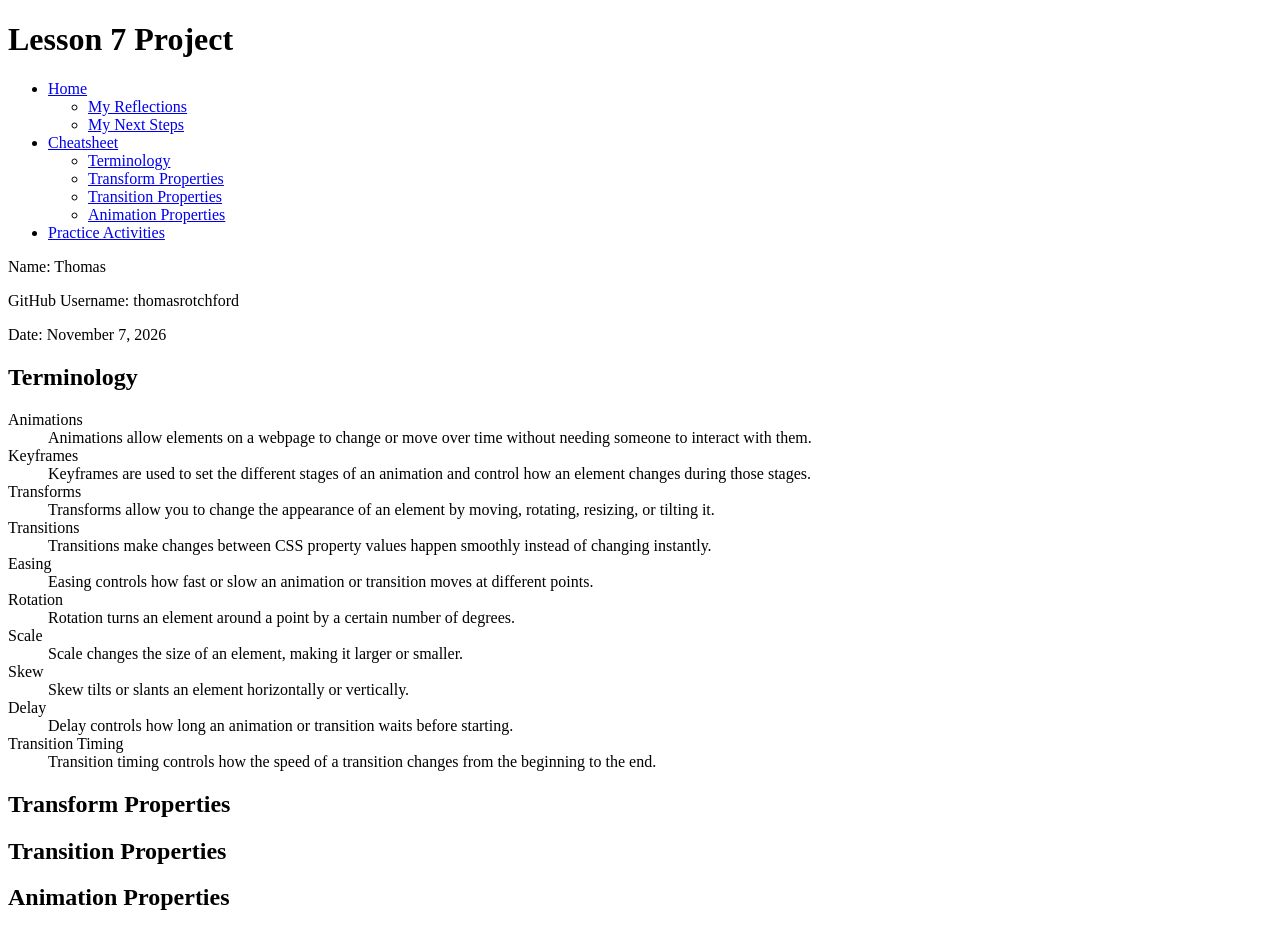
==== transformations-cheatsheet.html @ a95d0c5a "transformations sheatsheet" ====
<!DOCTYPE html>
<html lang="en">
<head>
  <meta charset="UTF-8">
  <meta name="author" content="Thomas Rotchford">
  <meta name="description" content="Lesson 7 reflection">
  <meta name="keywords" content="Lesson 7, cheatsheet, HTML">

    <title>Lesson 7 Transformation Cheatsheet</title>
</head>

<body>

    <header>
        <h1>Lesson 7 Project</h1>

        <nav>
            <ul>
                <li>
                    <a href="index.html">Home</a>
                    <ul>
                        <li><a href="index.html#what-i-learned">My Reflections</a></li>
                        <li><a href="index.html#looking-ahead">My Next Steps</a></li>
                    </ul>
                </li>

                <li>
                    <a href="transformation-cheatsheet.html">Cheatsheet</a>
                    <ul>
                        <li><a href="transformation-cheatsheet.html#terminology">Terminology</a></li>
                        <li><a href="transformation-cheatsheet.html#transform-properties">Transform Properties</a></li>
                        <li><a href="transformation-cheatsheet.html#transition-properties">Transition Properties</a></li>
                        <li><a href="transformation-cheatsheet.html#animation-properties">Animation Properties</a></li>
                    </ul>
                </li>

                <li>
                    <a href="https://github.com/thomasrotchford/CIS233DA-lesson7">Practice Activities</a>
                </li>
            </ul>
        </nav>

        <p>Name: Thomas</p>
        <p>GitHub Username: thomasrotchford</p>
        <p>Date: November 7, 2026</p>
    </header>

    <main>

        <section>
            <h2 id="terminology">Terminology</h2>

            <dl>
                <dt>Animations</dt>
                <dd>
                    Animations allow elements on a webpage to
                    change or move over time without needing
                    someone to interact with them.
                </dd>

                <dt>Keyframes</dt>
                <dd>
                    Keyframes are used to set the different
                    stages of an animation and control how
                    an element changes during those stages.
                </dd>

                <dt>Transforms</dt>
                <dd>
                    Transforms allow you to change the
                    appearance of an element by moving,
                    rotating, resizing, or tilting it.
                </dd>

                <dt>Transitions</dt>
                <dd>
                    Transitions make changes between CSS
                    property values happen smoothly instead
                    of changing instantly.
                </dd>

                <dt>Easing</dt>
                <dd>
                    Easing controls how fast or slow an
                    animation or transition moves at
                    different points.
                </dd>

                <dt>Rotation</dt>
                <dd>
                    Rotation turns an element around a
                    point by a certain number of degrees.
                </dd>

                <dt>Scale</dt>
                <dd>
                    Scale changes the size of an element,
                    making it larger or smaller.
                </dd>

                <dt>Skew</dt>
                <dd>
                    Skew tilts or slants an element
                    horizontally or vertically.
                </dd>

                <dt>Delay</dt>
                <dd>
                    Delay controls how long an animation
                    or transition waits before starting.
                </dd>

                <dt>Transition Timing</dt>
                <dd>
                    Transition timing controls how the
                    speed of a transition changes from
                    the beginning to the end.
                </dd>
            </dl>
        </section>

        <section>
            <h2 id="transform-properties">Transform Properties</h2>
        </section>

        <section>
            <h2 id="transition-properties">Transition Properties</h2>
        </section>

        <section>
            <h2 id="animation-properties">Animation Properties</h2>
        </section>

    </main>

</body>
</html>
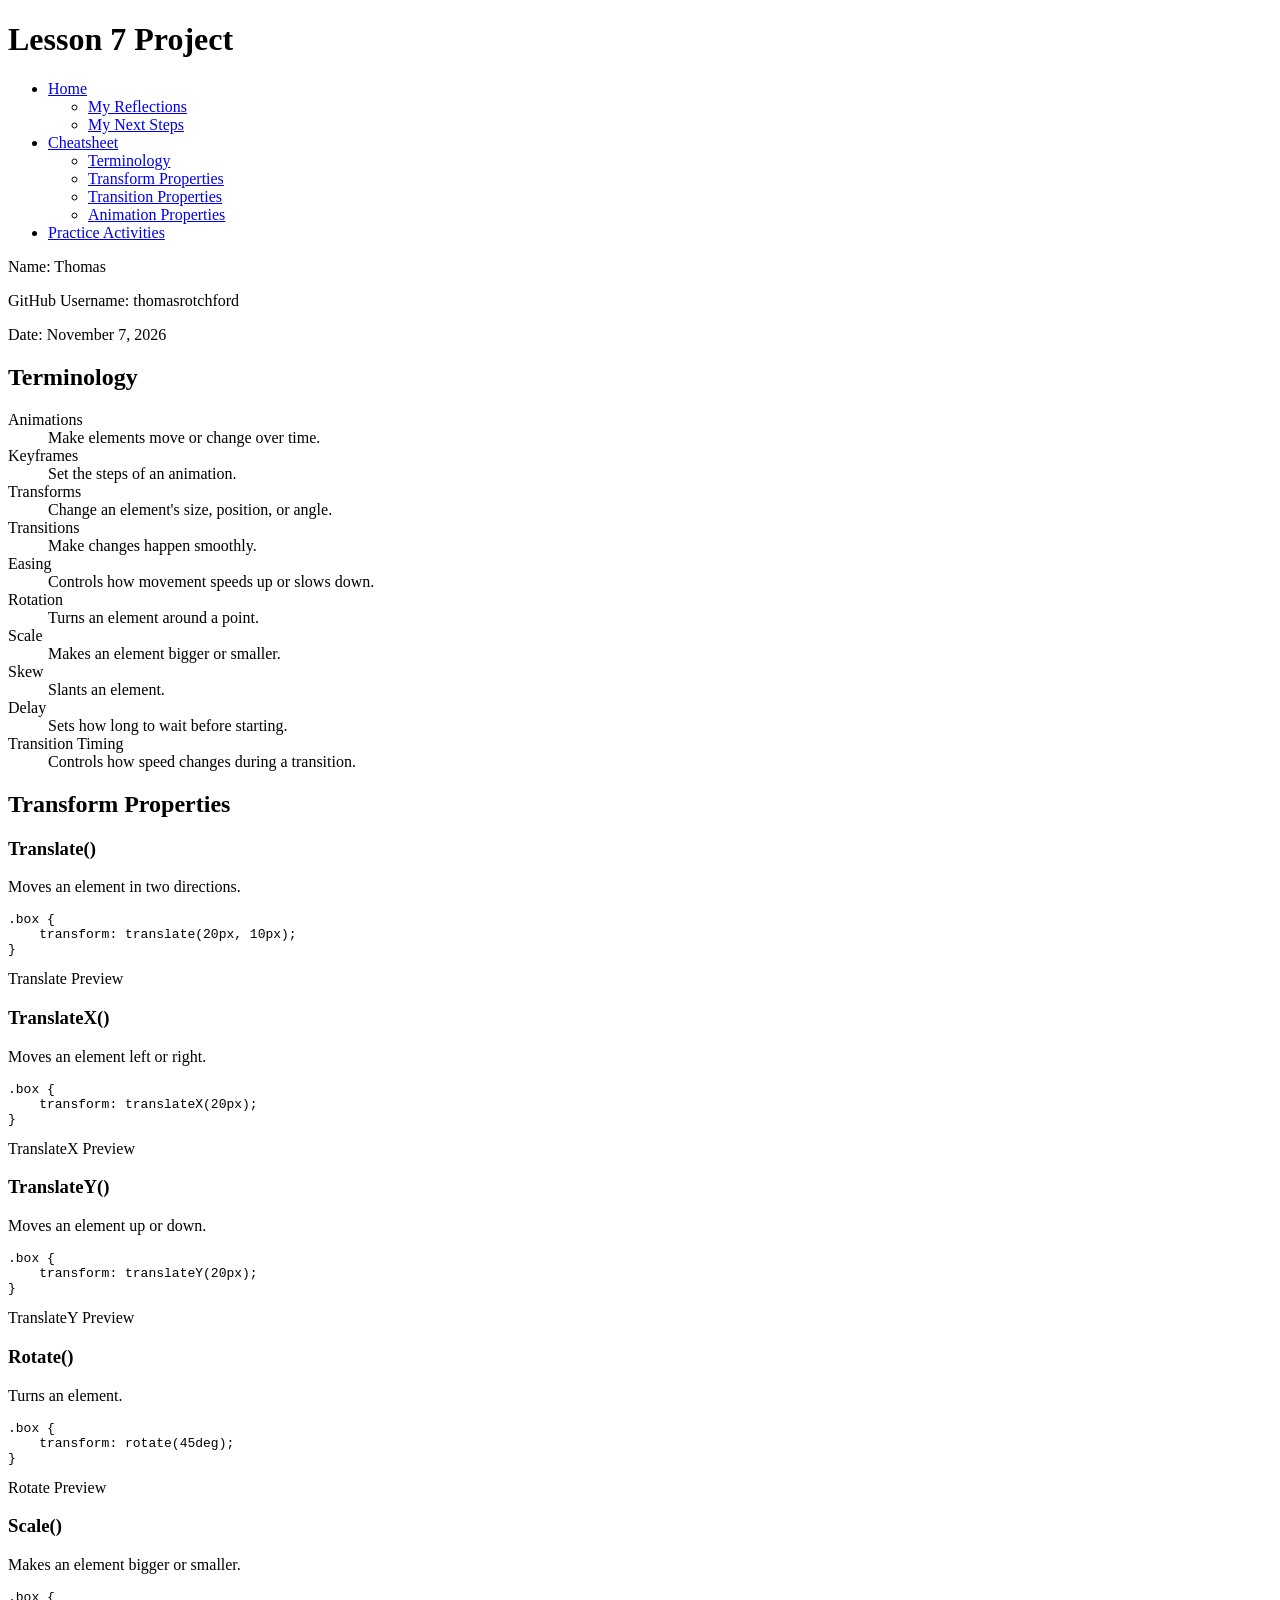
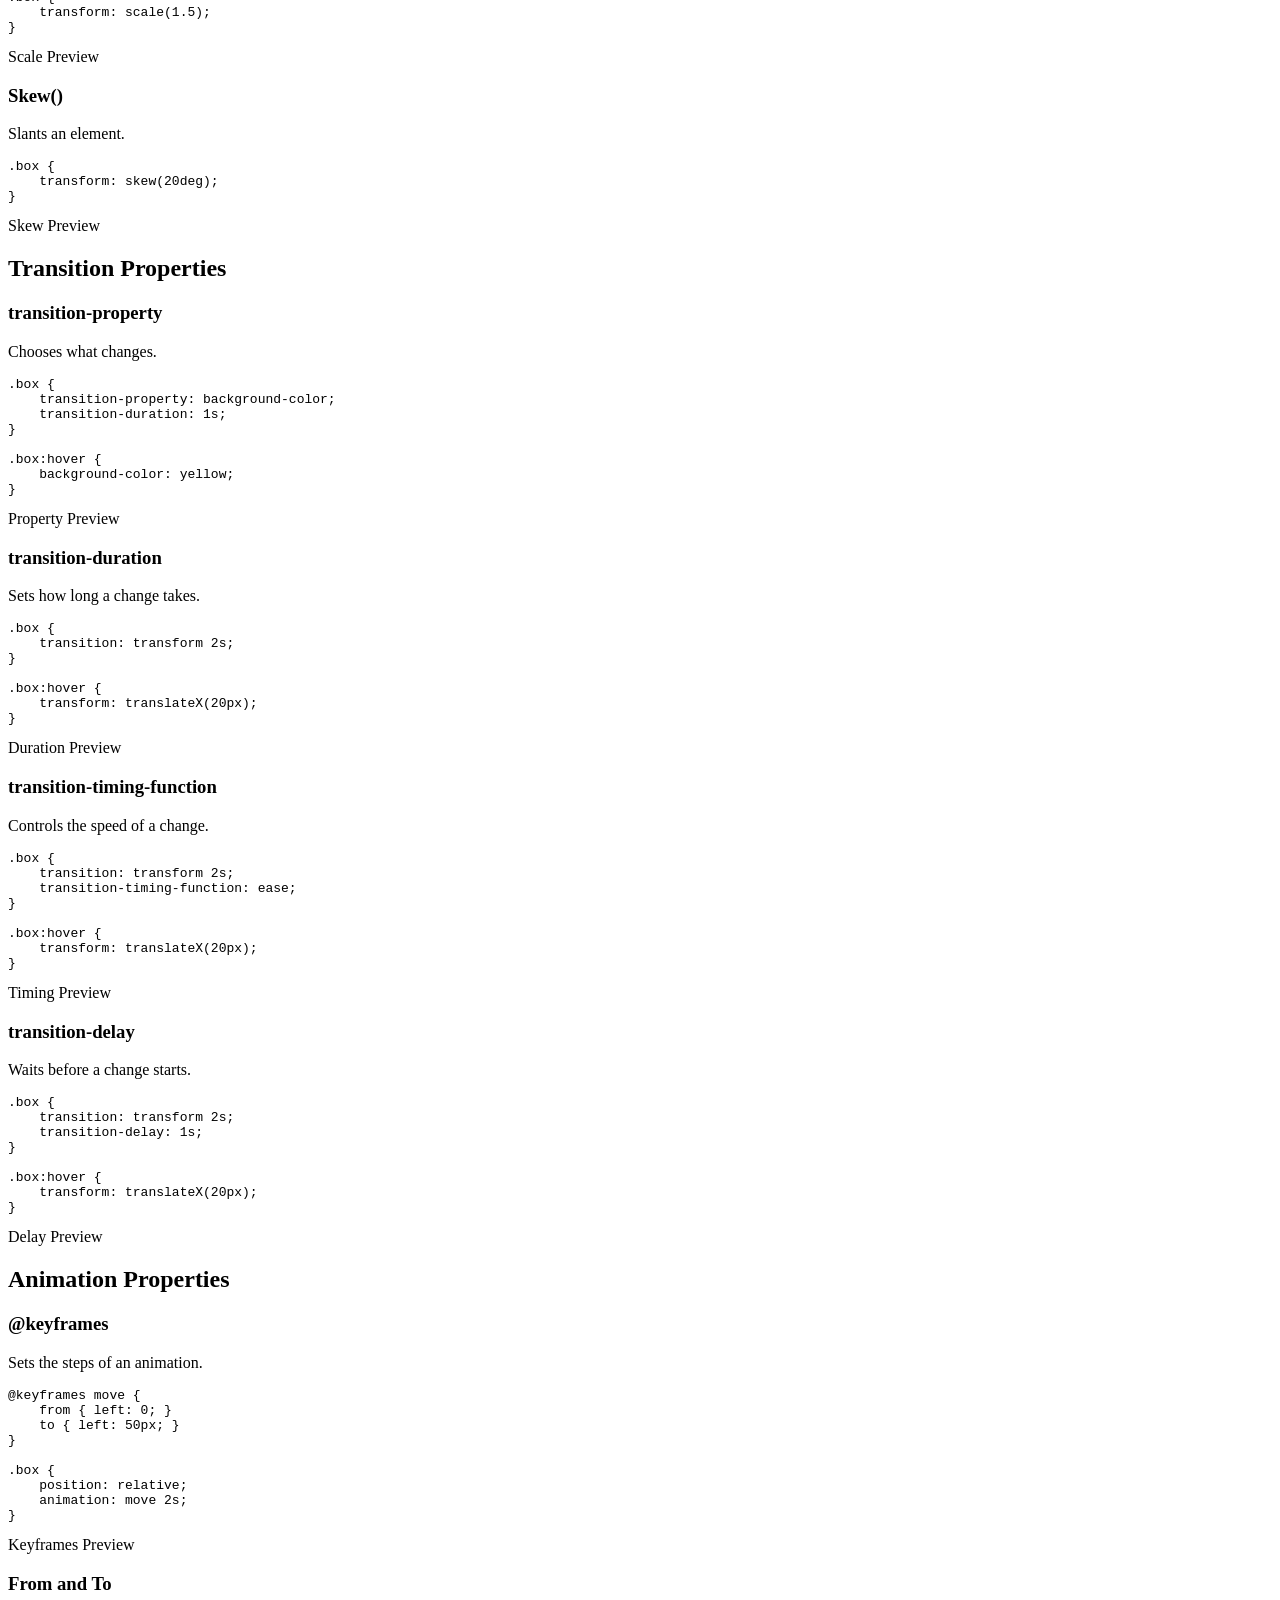
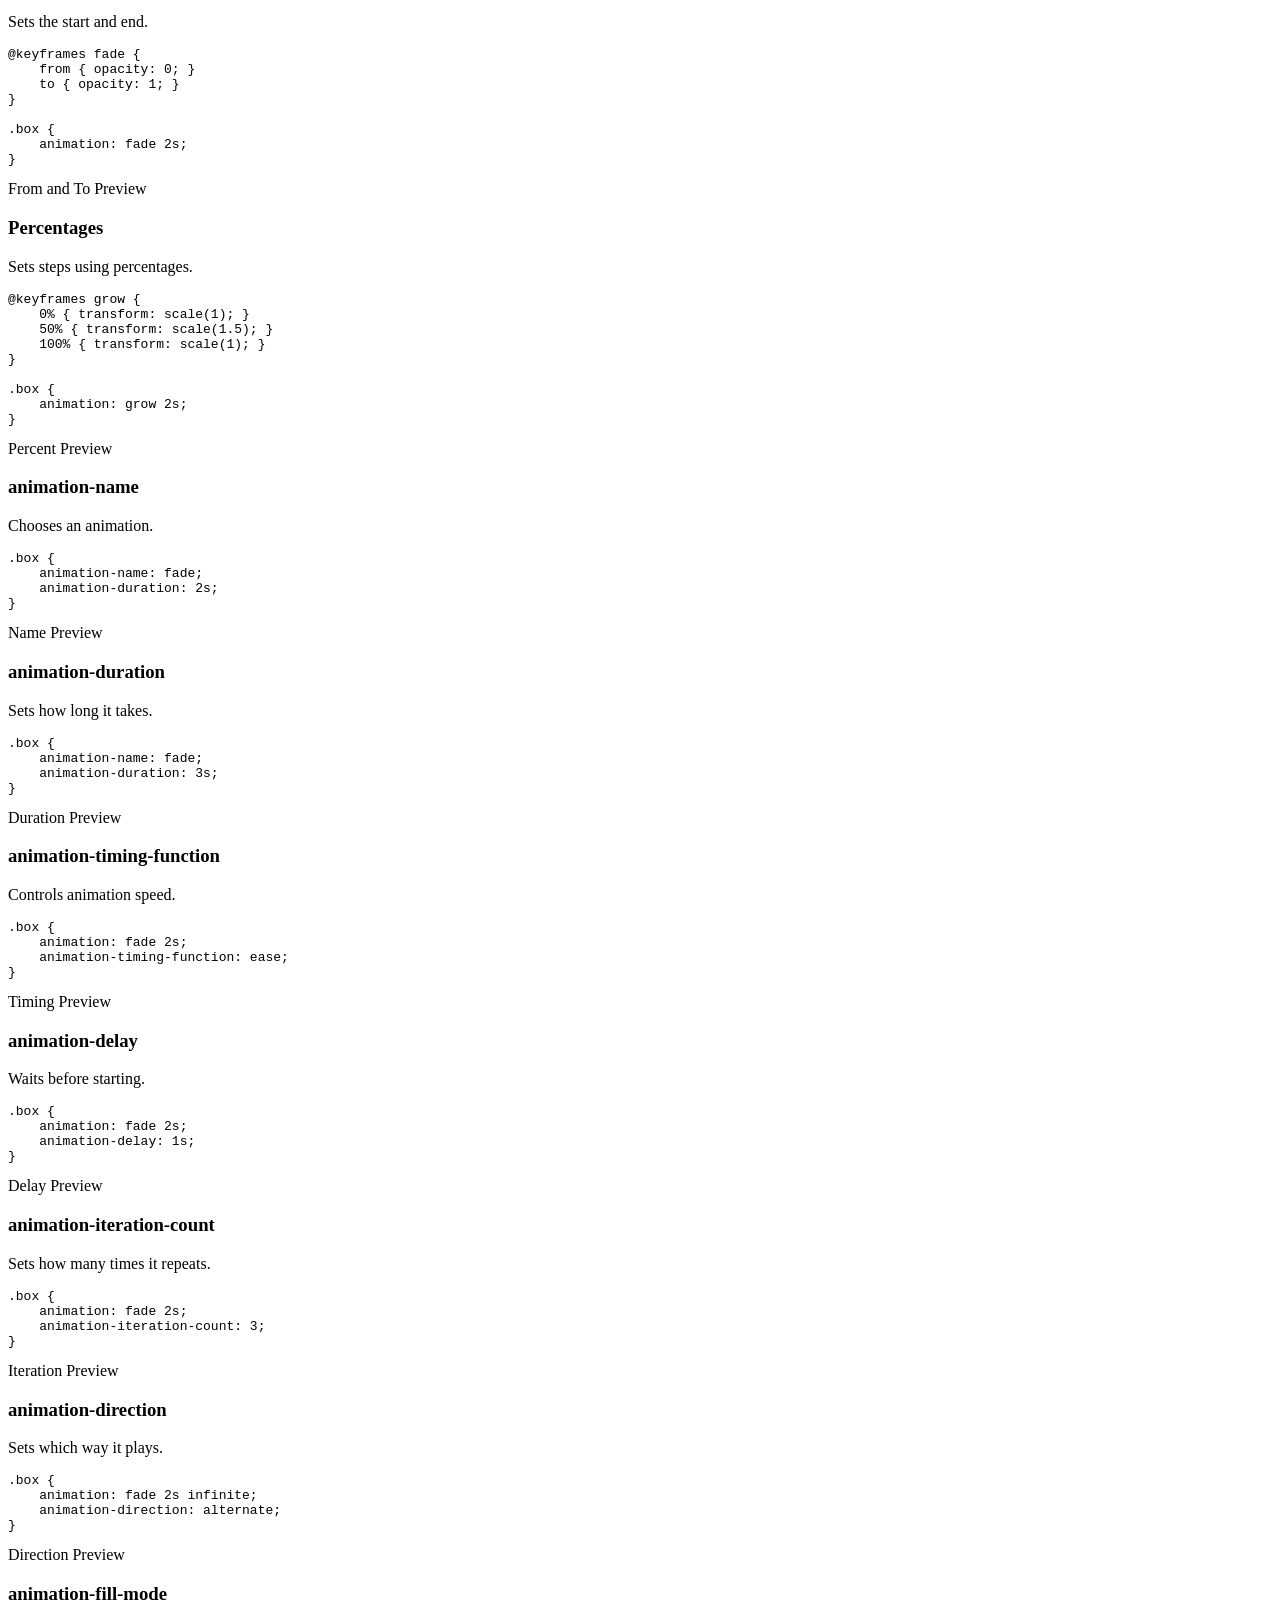
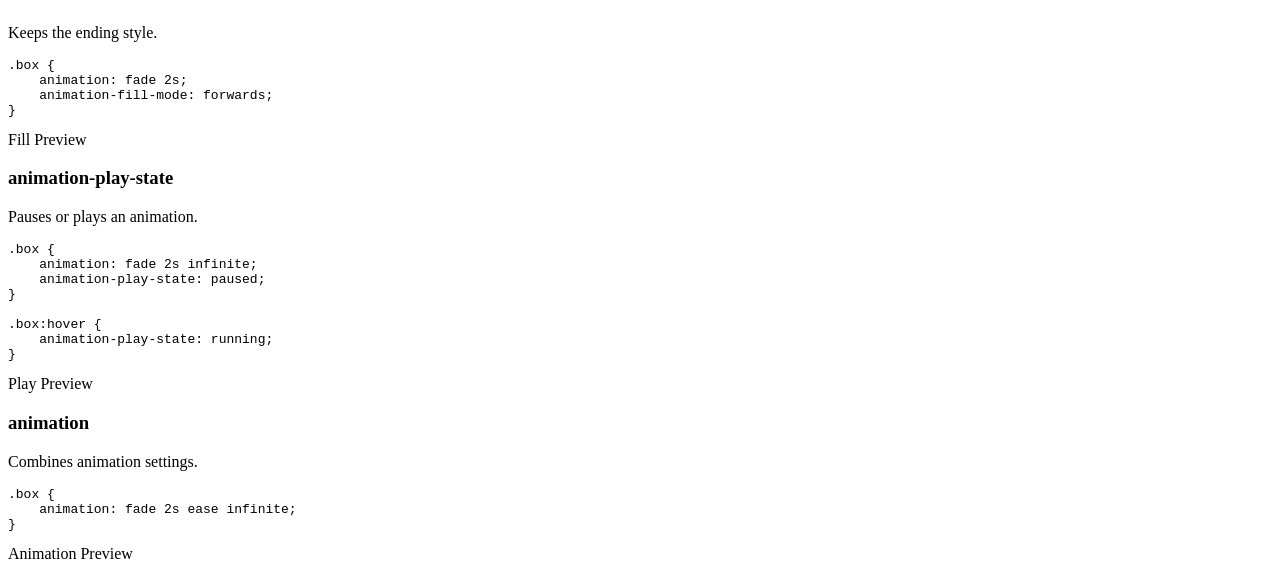
==== commit ceab0793: "finished cheatsheet" ====
--- a/transformations-cheatsheet.html
+++ b/transformations-cheatsheet.html
@@ -1,11 +1,11 @@
+
 <!DOCTYPE html>
 <html lang="en">
 <head>
-  <meta charset="UTF-8">
-  <meta name="author" content="Thomas Rotchford">
-  <meta name="description" content="Lesson 7 reflection">
-  <meta name="keywords" content="Lesson 7, cheatsheet, HTML">
-
+    <meta charset="UTF-8">
+    <meta name="author" content="Thomas Rotchford">
+    <meta name="description" content="Lesson 7 CSS transformation cheatsheet">
+    <meta name="keywords" content="Lesson 7, cheatsheet, CSS, transforms, transitions, animations">
     <title>Lesson 7 Transformation Cheatsheet</title>
 </head>
 
@@ -25,12 +25,12 @@
                 </li>
 
                 <li>
-                    <a href="transformation-cheatsheet.html">Cheatsheet</a>
+                    <a href="transformations-cheatsheet.html">Cheatsheet</a>
                     <ul>
-                        <li><a href="transformation-cheatsheet.html#terminology">Terminology</a></li>
-                        <li><a href="transformation-cheatsheet.html#transform-properties">Transform Properties</a></li>
-                        <li><a href="transformation-cheatsheet.html#transition-properties">Transition Properties</a></li>
-                        <li><a href="transformation-cheatsheet.html#animation-properties">Animation Properties</a></li>
+                        <li><a href="transformations-cheatsheet.html#terminology">Terminology</a></li>
+                        <li><a href="transformations-cheatsheet.html#transform-properties">Transform Properties</a></li>
+                        <li><a href="transformations-cheatsheet.html#transition-properties">Transition Properties</a></li>
+                        <li><a href="transformations-cheatsheet.html#animation-properties">Animation Properties</a></li>
                     </ul>
                 </li>
 
@@ -52,83 +52,294 @@
 
             <dl>
                 <dt>Animations</dt>
-                <dd>
-                    Animations allow elements on a webpage to
-                    change or move over time without needing
-                    someone to interact with them.
-                </dd>
+                <dd>Make elements move or change over time.</dd>
 
                 <dt>Keyframes</dt>
-                <dd>
-                    Keyframes are used to set the different
-                    stages of an animation and control how
-                    an element changes during those stages.
-                </dd>
+                <dd>Set the steps of an animation.</dd>
 
                 <dt>Transforms</dt>
-                <dd>
-                    Transforms allow you to change the
-                    appearance of an element by moving,
-                    rotating, resizing, or tilting it.
-                </dd>
+                <dd>Change an element's size, position, or angle.</dd>
 
                 <dt>Transitions</dt>
-                <dd>
-                    Transitions make changes between CSS
-                    property values happen smoothly instead
-                    of changing instantly.
-                </dd>
+                <dd>Make changes happen smoothly.</dd>
 
                 <dt>Easing</dt>
-                <dd>
-                    Easing controls how fast or slow an
-                    animation or transition moves at
-                    different points.
-                </dd>
+                <dd>Controls how movement speeds up or slows down.</dd>
 
                 <dt>Rotation</dt>
-                <dd>
-                    Rotation turns an element around a
-                    point by a certain number of degrees.
-                </dd>
+                <dd>Turns an element around a point.</dd>
 
                 <dt>Scale</dt>
-                <dd>
-                    Scale changes the size of an element,
-                    making it larger or smaller.
-                </dd>
+                <dd>Makes an element bigger or smaller.</dd>
 
                 <dt>Skew</dt>
-                <dd>
-                    Skew tilts or slants an element
-                    horizontally or vertically.
-                </dd>
+                <dd>Slants an element.</dd>
 
                 <dt>Delay</dt>
-                <dd>
-                    Delay controls how long an animation
-                    or transition waits before starting.
-                </dd>
+                <dd>Sets how long to wait before starting.</dd>
 
                 <dt>Transition Timing</dt>
-                <dd>
-                    Transition timing controls how the
-                    speed of a transition changes from
-                    the beginning to the end.
-                </dd>
+                <dd>Controls how speed changes during a transition.</dd>
             </dl>
         </section>
 
         <section>
             <h2 id="transform-properties">Transform Properties</h2>
+
+            <div class="example-code-card">
+                <h3>Translate()</h3>
+                <p>Moves an element in two directions.</p>
+                <pre><code>.box {
+    transform: translate(20px, 10px);
+}</code></pre>
+                <div class="preview translate-example">Translate Preview</div>
+            </div>
+
+            <div class="example-code-card">
+                <h3>TranslateX()</h3>
+                <p>Moves an element left or right.</p>
+                <pre><code>.box {
+    transform: translateX(20px);
+}</code></pre>
+                <div class="preview translate-x-example">TranslateX Preview</div>
+            </div>
+
+            <div class="example-code-card">
+                <h3>TranslateY()</h3>
+                <p>Moves an element up or down.</p>
+                <pre><code>.box {
+    transform: translateY(20px);
+}</code></pre>
+                <div class="preview translate-y-example">TranslateY Preview</div>
+            </div>
+
+            <div class="example-code-card">
+                <h3>Rotate()</h3>
+                <p>Turns an element.</p>
+                <pre><code>.box {
+    transform: rotate(45deg);
+}</code></pre>
+                <div class="preview rotate-example">Rotate Preview</div>
+            </div>
+
+            <div class="example-code-card">
+                <h3>Scale()</h3>
+                <p>Makes an element bigger or smaller.</p>
+                <pre><code>.box {
+    transform: scale(1.5);
+}</code></pre>
+                <div class="preview scale-example">Scale Preview</div>
+            </div>
+
+            <div class="example-code-card">
+                <h3>Skew()</h3>
+                <p>Slants an element.</p>
+                <pre><code>.box {
+    transform: skew(20deg);
+}</code></pre>
+                <div class="preview skew-example">Skew Preview</div>
+            </div>
         </section>
 
         <section>
             <h2 id="transition-properties">Transition Properties</h2>
+
+            <div class="example-code-card">
+                <h3>transition-property</h3>
+                <p>Chooses what changes.</p>
+                <pre><code>.box {
+    transition-property: background-color;
+    transition-duration: 1s;
+}
+
+.box:hover {
+    background-color: yellow;
+}</code></pre>
+                <div class="preview property-example">Property Preview</div>
+            </div>
+
+            <div class="example-code-card">
+                <h3>transition-duration</h3>
+                <p>Sets how long a change takes.</p>
+                <pre><code>.box {
+    transition: transform 2s;
+}
+
+.box:hover {
+    transform: translateX(20px);
+}</code></pre>
+                <div class="preview duration-example">Duration Preview</div>
+            </div>
+
+            <div class="example-code-card">
+                <h3>transition-timing-function</h3>
+                <p>Controls the speed of a change.</p>
+                <pre><code>.box {
+    transition: transform 2s;
+    transition-timing-function: ease;
+}
+
+.box:hover {
+    transform: translateX(20px);
+}</code></pre>
+                <div class="preview timing-example">Timing Preview</div>
+            </div>
+
+            <div class="example-code-card">
+                <h3>transition-delay</h3>
+                <p>Waits before a change starts.</p>
+                <pre><code>.box {
+    transition: transform 2s;
+    transition-delay: 1s;
+}
+
+.box:hover {
+    transform: translateX(20px);
+}</code></pre>
+                <div class="preview delay-example">Delay Preview</div>
+            </div>
         </section>
 
         <section>
             <h2 id="animation-properties">Animation Properties</h2>
+
+            <div class="example-code-card">
+                <h3>@keyframes</h3>
+                <p>Sets the steps of an animation.</p>
+                <pre><code>@keyframes move {
+    from { left: 0; }
+    to { left: 50px; }
+}
+
+.box {
+    position: relative;
+    animation: move 2s;
+}</code></pre>
+                <div class="preview keyframes-example">Keyframes Preview</div>
+            </div>
+
+            <div class="example-code-card">
+                <h3>From and To</h3>
+                <p>Sets the start and end.</p>
+                <pre><code>@keyframes fade {
+    from { opacity: 0; }
+    to { opacity: 1; }
+}
+
+.box {
+    animation: fade 2s;
+}</code></pre>
+                <div class="preview from-to-example">From and To Preview</div>
+            </div>
+
+            <div class="example-code-card">
+                <h3>Percentages</h3>
+                <p>Sets steps using percentages.</p>
+                <pre><code>@keyframes grow {
+    0% { transform: scale(1); }
+    50% { transform: scale(1.5); }
+    100% { transform: scale(1); }
+}
+
+.box {
+    animation: grow 2s;
+}</code></pre>
+                <div class="preview percent-example">Percent Preview</div>
+            </div>
+
+            <div class="example-code-card">
+                <h3>animation-name</h3>
+                <p>Chooses an animation.</p>
+                <pre><code>.box {
+    animation-name: fade;
+    animation-duration: 2s;
+}</code></pre>
+                <div class="preview name-example">Name Preview</div>
+            </div>
+
+            <div class="example-code-card">
+                <h3>animation-duration</h3>
+                <p>Sets how long it takes.</p>
+                <pre><code>.box {
+    animation-name: fade;
+    animation-duration: 3s;
+}</code></pre>
+                <div class="preview animation-duration-example">Duration Preview</div>
+            </div>
+
+            <div class="example-code-card">
+                <h3>animation-timing-function</h3>
+                <p>Controls animation speed.</p>
+                <pre><code>.box {
+    animation: fade 2s;
+    animation-timing-function: ease;
+}</code></pre>
+                <div class="preview animation-timing-example">Timing Preview</div>
+            </div>
+
+            <div class="example-code-card">
+                <h3>animation-delay</h3>
+                <p>Waits before starting.</p>
+                <pre><code>.box {
+    animation: fade 2s;
+    animation-delay: 1s;
+}</code></pre>
+                <div class="preview animation-delay-example">Delay Preview</div>
+            </div>
+
+            <div class="example-code-card">
+                <h3>animation-iteration-count</h3>
+                <p>Sets how many times it repeats.</p>
+                <pre><code>.box {
+    animation: fade 2s;
+    animation-iteration-count: 3;
+}</code></pre>
+                <div class="preview iteration-example">Iteration Preview</div>
+            </div>
+
+            <div class="example-code-card">
+                <h3>animation-direction</h3>
+                <p>Sets which way it plays.</p>
+                <pre><code>.box {
+    animation: fade 2s infinite;
+    animation-direction: alternate;
+}</code></pre>
+                <div class="preview direction-example">Direction Preview</div>
+            </div>
+
+            <div class="example-code-card">
+                <h3>animation-fill-mode</h3>
+                <p>Keeps the ending style.</p>
+                <pre><code>.box {
+    animation: fade 2s;
+    animation-fill-mode: forwards;
+}</code></pre>
+                <div class="preview fill-example">Fill Preview</div>
+            </div>
+
+            <div class="example-code-card">
+                <h3>animation-play-state</h3>
+                <p>Pauses or plays an animation.</p>
+                <pre><code>.box {
+    animation: fade 2s infinite;
+    animation-play-state: paused;
+}
+
+.box:hover {
+    animation-play-state: running;
+}</code></pre>
+                <div class="preview play-example">Play Preview</div>
+            </div>
+
+            <div class="example-code-card">
+                <h3>animation</h3>
+                <p>Combines animation settings.</p>
+                <pre><code>.box {
+    animation: fade 2s ease infinite;
+}</code></pre>
+                <div class="preview animation-example">Animation Preview</div>
+            </div>
+
         </section>
 
     </main>
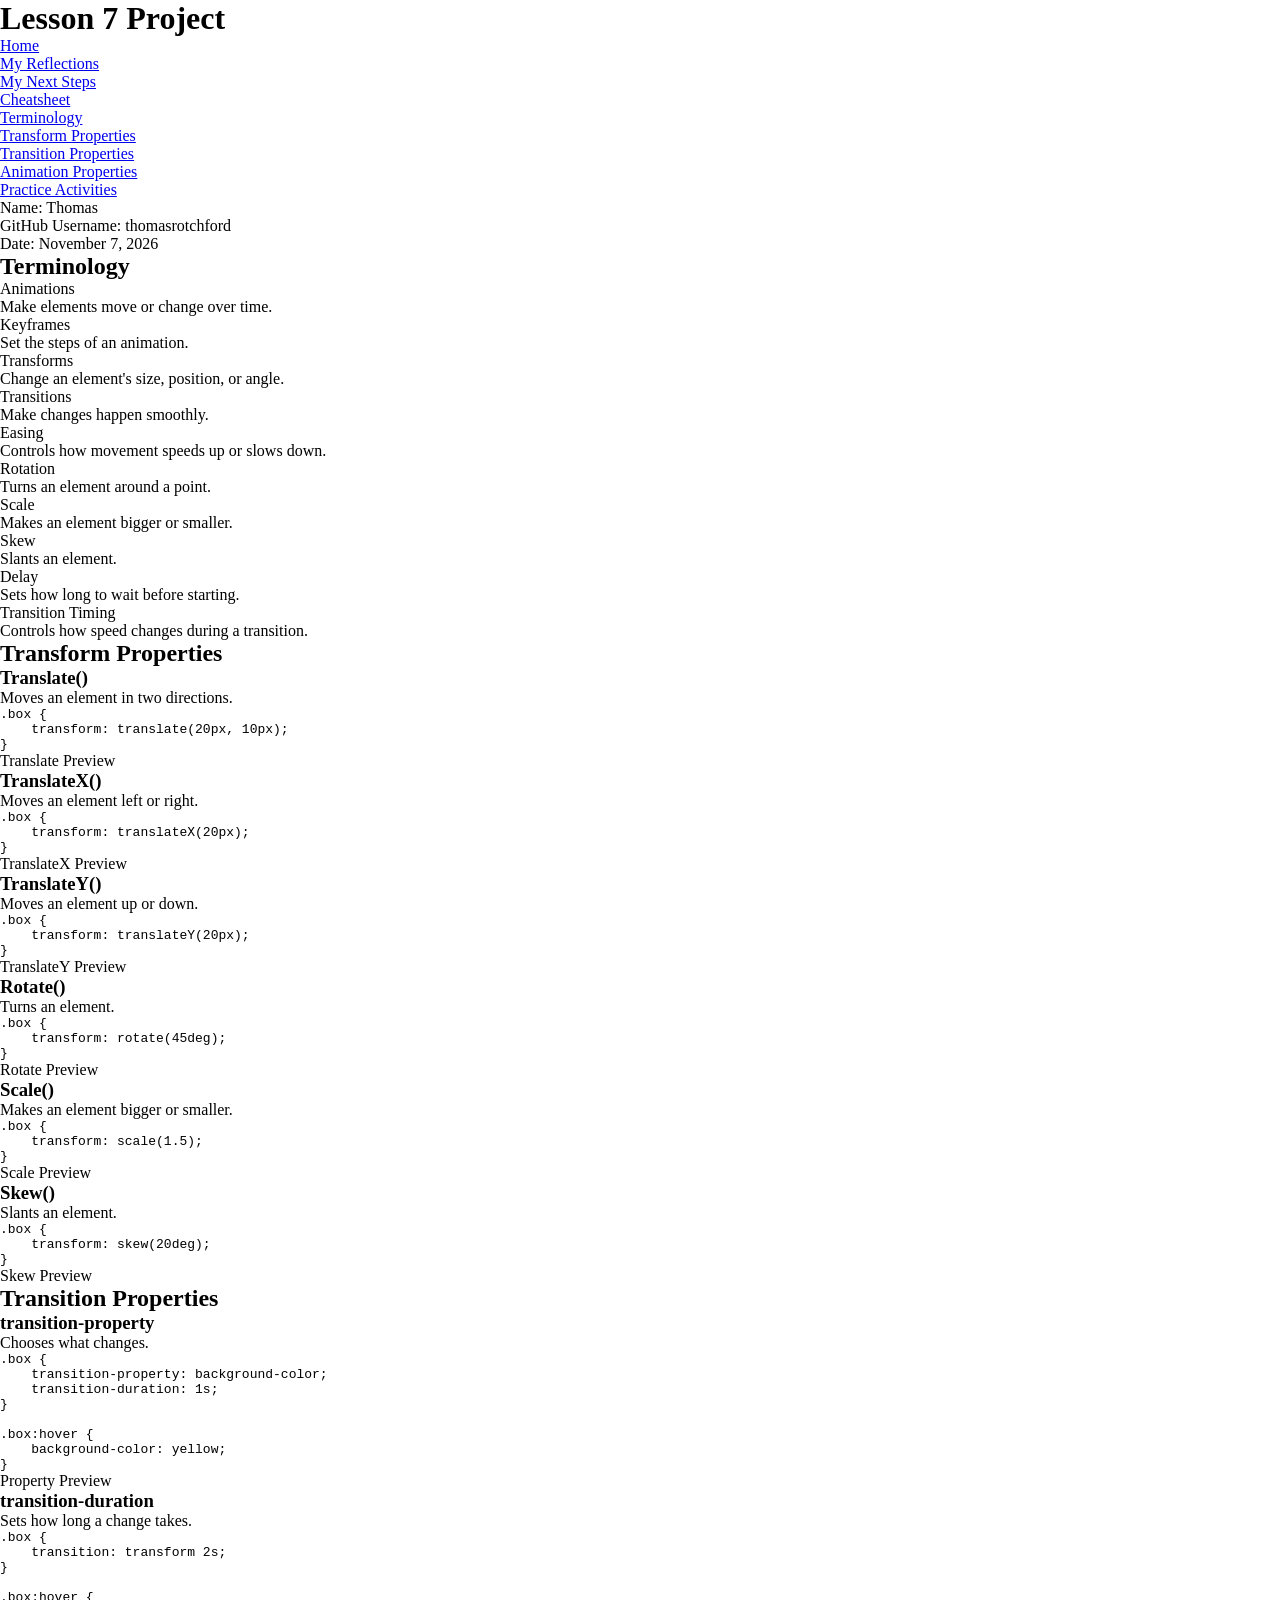
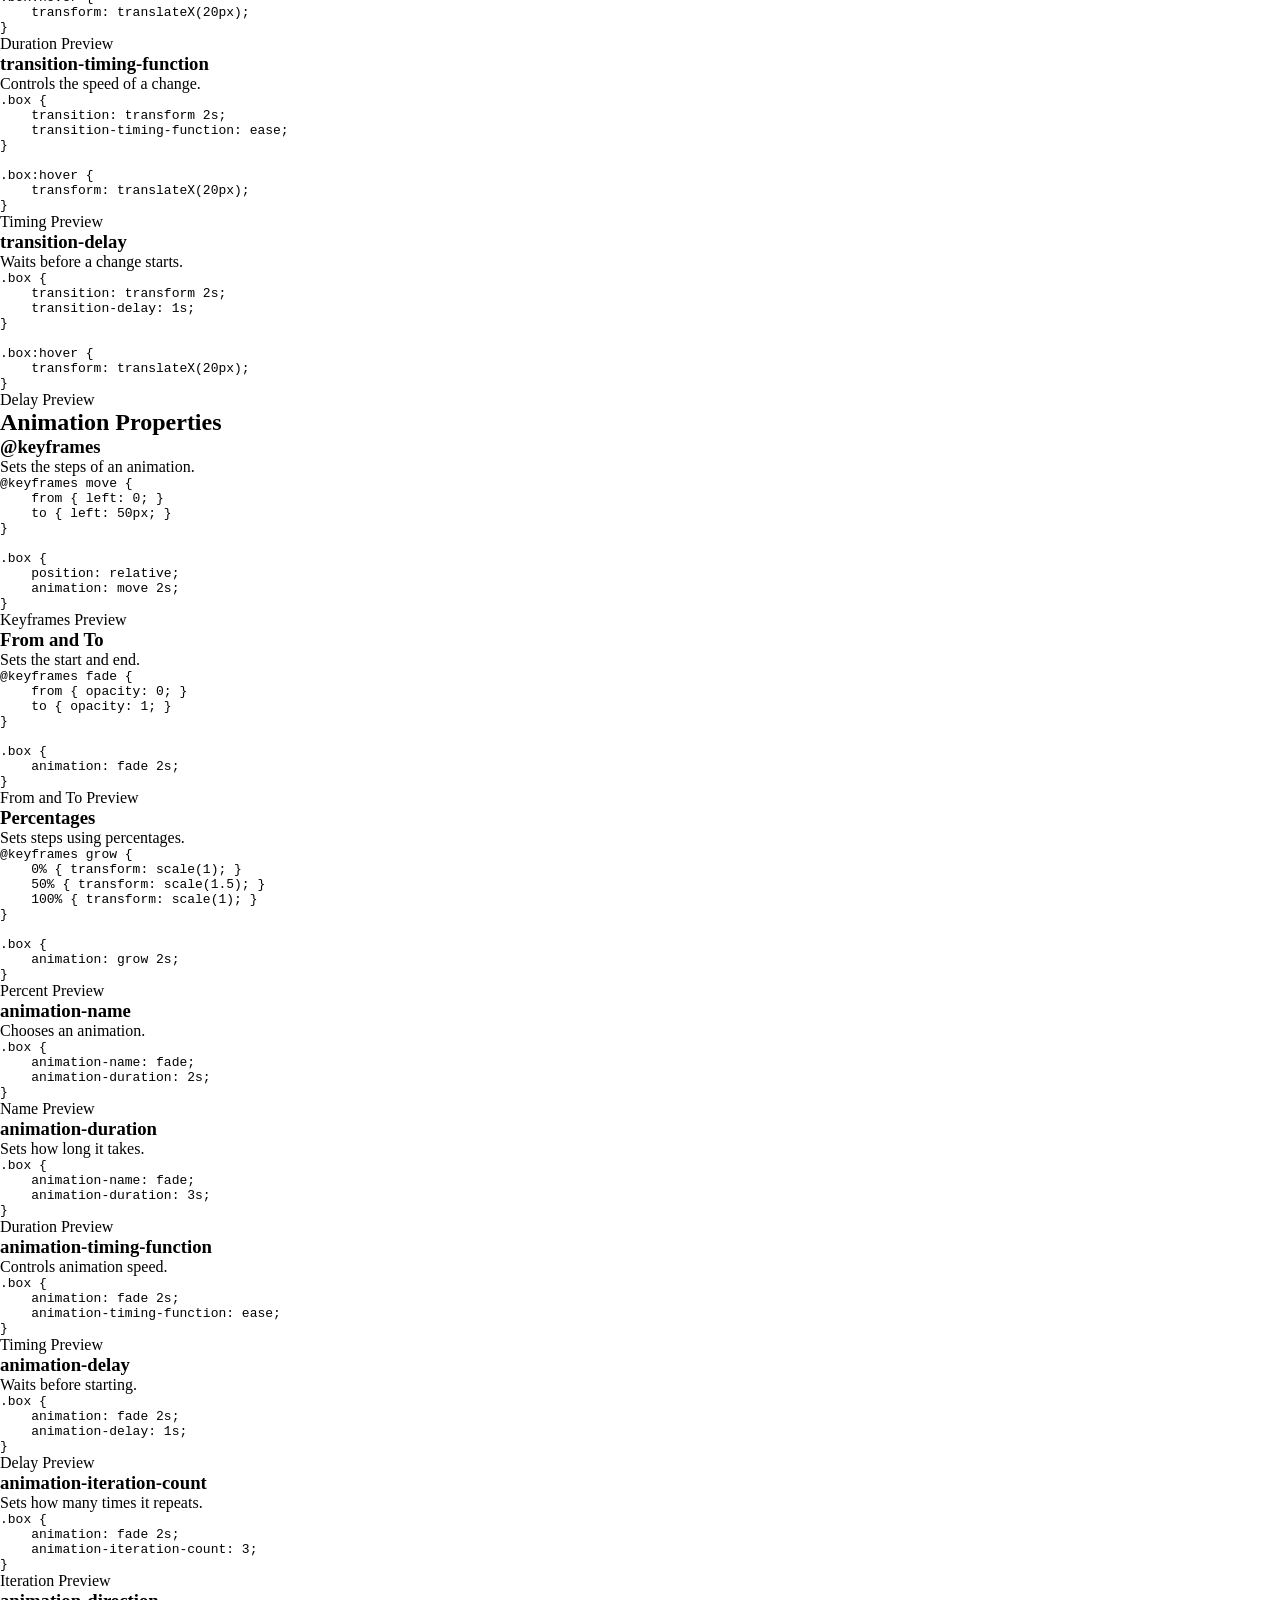
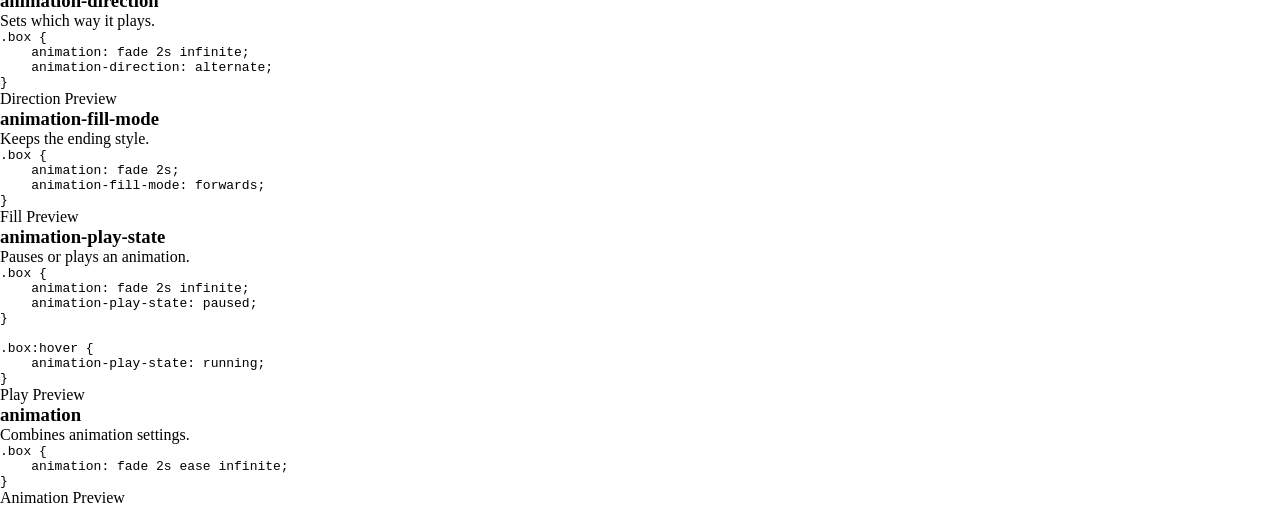
==== commit 9189a409: "stylesheet add" ====
--- a/transformations-cheatsheet.html
+++ b/transformations-cheatsheet.html
@@ -6,6 +6,7 @@
     <meta name="author" content="Thomas Rotchford">
     <meta name="description" content="Lesson 7 CSS transformation cheatsheet">
     <meta name="keywords" content="Lesson 7, cheatsheet, CSS, transforms, transitions, animations">
+    <link rel="stylesheet" href="css/lsn7-styles.css">
     <title>Lesson 7 Transformation Cheatsheet</title>
 </head>
 
--- a/css/lsn7-styles.css
+++ b/css/lsn7-styles.css
@@ -0,0 +1,28 @@
+
+/*
+Name: Thomas Rotchford
+Course and Section: CIS233DA - 27491
+Instructor: Brian Thurber
+*/
+
+@import url('https://fonts.googleapis.com/css2?family=Comic+Neue:wght@400;700&family=Source+Code+Pro&display=swap');
+
+:root {
+    --background-color: #1565c0;
+    --text-color: #ffffff;
+    --heading-color: #ffeb3b;
+    --border-color: #2e7d32;
+    --accent-color: #ffeb3b;
+    --link-color: #a5d6a7;
+
+    --heading-font: 'Comic Neue', 'Comic Sans MS', cursive;
+    --body-font: 'Comic Neue', 'Trebuchet MS', sans-serif;
+    --code-font: 'Source Code Pro', 'Courier New', monospace;
+}
+
+* {
+    margin: 0;
+    padding: 0;
+    box-sizing: border-box;
+}
+
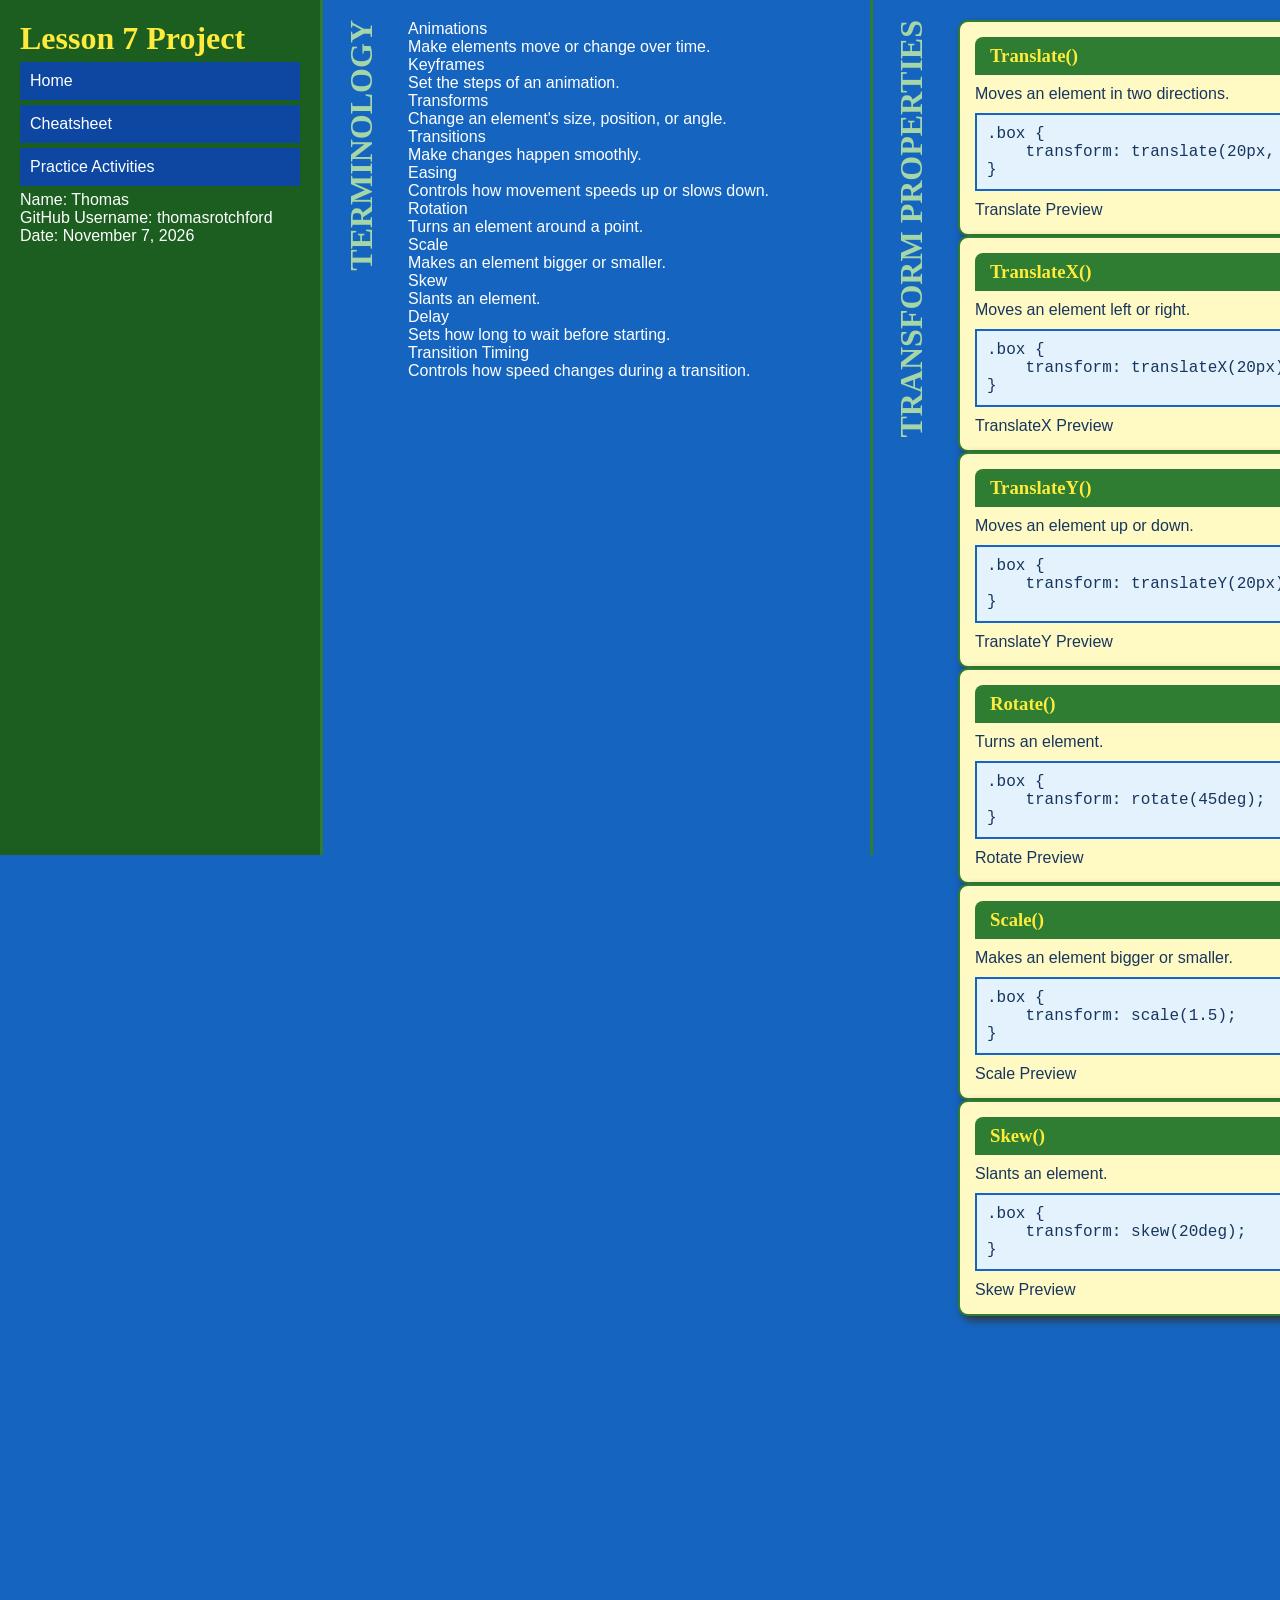
==== commit e67b215b: "updated" ====
--- a/transformations-cheatsheet.html
+++ b/transformations-cheatsheet.html
@@ -1,4 +1,3 @@
-
 <!DOCTYPE html>
 <html lang="en">
 <head>
--- a/css/lsn7-styles.css
+++ b/css/lsn7-styles.css
@@ -26,3 +26,172 @@
     box-sizing: border-box;
 }
 
+
+body {
+    height: 95vh;
+    overflow-x: scroll;
+    font-family: var(--body-font);
+    color: var(--text-color);
+    background-color: var(--background-color);
+    display: flex;
+    flex-direction: row;
+    flex-wrap: nowrap;
+}
+
+h1, h2, h3, h4, h5, h6 {
+    font-family: var(--heading-font);
+    color: var(--heading-color);
+}
+
+
+header {
+    flex: 0 0 320px;
+    display: flex;
+    flex-direction: column;
+    background-color: #1b5e20;
+    color: white;
+    padding: 20px;
+    white-space: nowrap;
+}
+
+nav ul {
+    list-style: none;
+}
+
+nav li {
+    margin: 5px 0;
+}
+
+nav > ul > li > a {
+    display: block;
+    padding: 10px;
+    background-color: #0d47a1;
+    color: white;
+    text-decoration: none;
+    transition: background-color 0.3s, color 0.3s, transform 0.3s;
+}
+
+nav > ul > li > a:hover,
+nav > ul > li > a:focus {
+    background-color: #ffeb3b;
+    color: #17365d;
+    transform: translateX(5px);
+}
+
+/* Child Links */
+nav ul ul {
+    display: none;
+    padding-left: 15px;
+}
+
+nav ul ul a {
+    display: block;
+    padding: 8px;
+    background-color: #1565c0;
+    color: white;
+    text-decoration: none;
+    transition: background-color 0.3s, color 0.3s, transform 0.3s;
+}
+
+nav ul ul a:hover,
+nav ul ul a:focus {
+    background-color: #ffeb3b;
+    color: #17365d;
+    transform: translateX(5px);
+}
+
+nav > ul > li.active > a {
+    background-color: #ffeb3b;
+    color: #17365d;
+    font-weight: bold;
+}
+
+nav > ul > li.active > ul {
+    display: block;
+}
+
+main {
+    display: flex;
+    flex-direction: row;
+    flex-wrap: nowrap;
+}
+
+main section {
+    position: relative;
+    flex: 0 0 550px;
+    min-height: 450px;
+    padding: 20px 20px 20px 85px;
+    border-left: 3px solid var(--border-color);
+}
+
+main section h2 {
+    position: absolute;
+    top: 20px;
+    left: 20px;
+    font-size: 32px;
+    text-transform: uppercase;
+    color: var(--link-color);
+    white-space: nowrap;
+    transform: rotate(-90deg) translateX(-100%);
+    transform-origin: top left;
+}
+
+@media (prefers-reduced-motion: reduce) {
+    *, *::before, *::after {
+        animation: none !important;
+        transition: none !important;
+    }
+}
+
+.cheatsheet section {
+    display: grid;
+    grid-auto-flow: column;
+    grid-template-rows: repeat(2, 1fr);
+    grid-auto-columns: 320px;
+    gap: 20px;
+    width: max-content;
+    height: 95vh;
+    padding-top: 25px;
+    padding-bottom: 25px;
+}
+
+.example-code-card {
+    background-color: #fff9c4;
+    color: #17365d;
+    border: 2px solid var(--border-color);
+    border-radius: 10px;
+    padding: 15px;
+    box-shadow: 4px 4px 8px #333333;
+    min-height: 0;
+}
+
+.example-code-card h3 {
+    background-color: #2e7d32;
+    color: #ffeb3b;
+    padding: 8px 15px;
+    border-radius: 8px 8px 0 0;
+    margin-bottom: 10px;
+}
+
+.example-code-card p {
+    margin-bottom: 10px;
+}
+
+.example-code-card pre {
+    background-color: #e3f2fd;
+    color: #17365d;
+    border: 2px solid #1565c0;
+    padding: 10px;
+    margin-bottom: 10px;
+    overflow-x: auto;
+}
+
+.example-code-card code {
+    font-family: var(--code-font);
+}
+
+.example-code-card:first-of-type {
+    grid-column: 1;
+    grid-row: 1;
+}
+
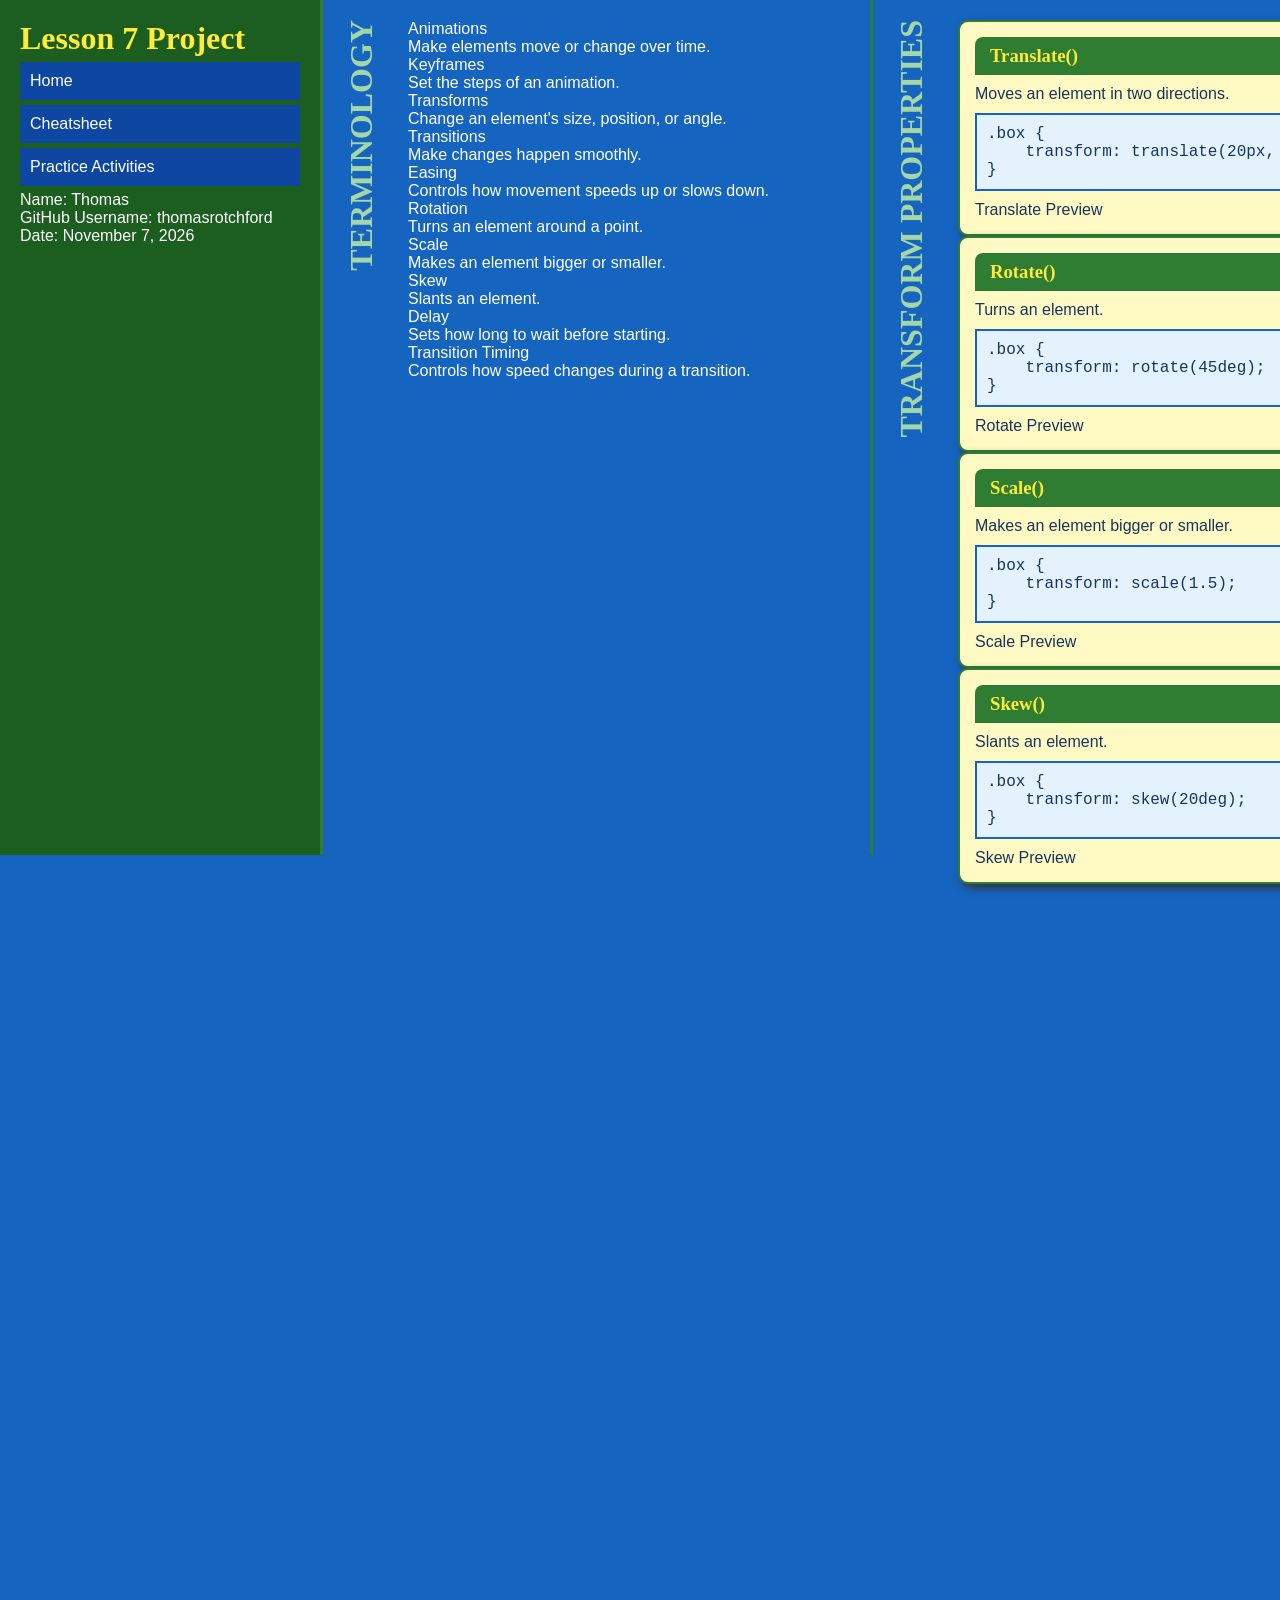
==== commit 5728c045: "Update transformations-cheatsheet.html" ====
--- a/transformations-cheatsheet.html
+++ b/transformations-cheatsheet.html
@@ -96,24 +96,6 @@
             </div>
 
             <div class="example-code-card">
-                <h3>TranslateX()</h3>
-                <p>Moves an element left or right.</p>
-                <pre><code>.box {
-    transform: translateX(20px);
-}</code></pre>
-                <div class="preview translate-x-example">TranslateX Preview</div>
-            </div>
-
-            <div class="example-code-card">
-                <h3>TranslateY()</h3>
-                <p>Moves an element up or down.</p>
-                <pre><code>.box {
-    transform: translateY(20px);
-}</code></pre>
-                <div class="preview translate-y-example">TranslateY Preview</div>
-            </div>
-
-            <div class="example-code-card">
                 <h3>Rotate()</h3>
                 <p>Turns an element.</p>
                 <pre><code>.box {
@@ -158,18 +140,6 @@
                 <div class="preview property-example">Property Preview</div>
             </div>
 
-            <div class="example-code-card">
-                <h3>transition-duration</h3>
-                <p>Sets how long a change takes.</p>
-                <pre><code>.box {
-    transition: transform 2s;
-}
-
-.box:hover {
-    transform: translateX(20px);
-}</code></pre>
-                <div class="preview duration-example">Duration Preview</div>
-            </div>
 
             <div class="example-code-card">
                 <h3>transition-timing-function</h3>
@@ -179,23 +149,6 @@
     transition-timing-function: ease;
 }
 
-.box:hover {
-    transform: translateX(20px);
-}</code></pre>
-                <div class="preview timing-example">Timing Preview</div>
-            </div>
-
-            <div class="example-code-card">
-                <h3>transition-delay</h3>
-                <p>Waits before a change starts.</p>
-                <pre><code>.box {
-    transition: transform 2s;
-    transition-delay: 1s;
-}
-
-.box:hover {
-    transform: translateX(20px);
-}</code></pre>
                 <div class="preview delay-example">Delay Preview</div>
             </div>
         </section>
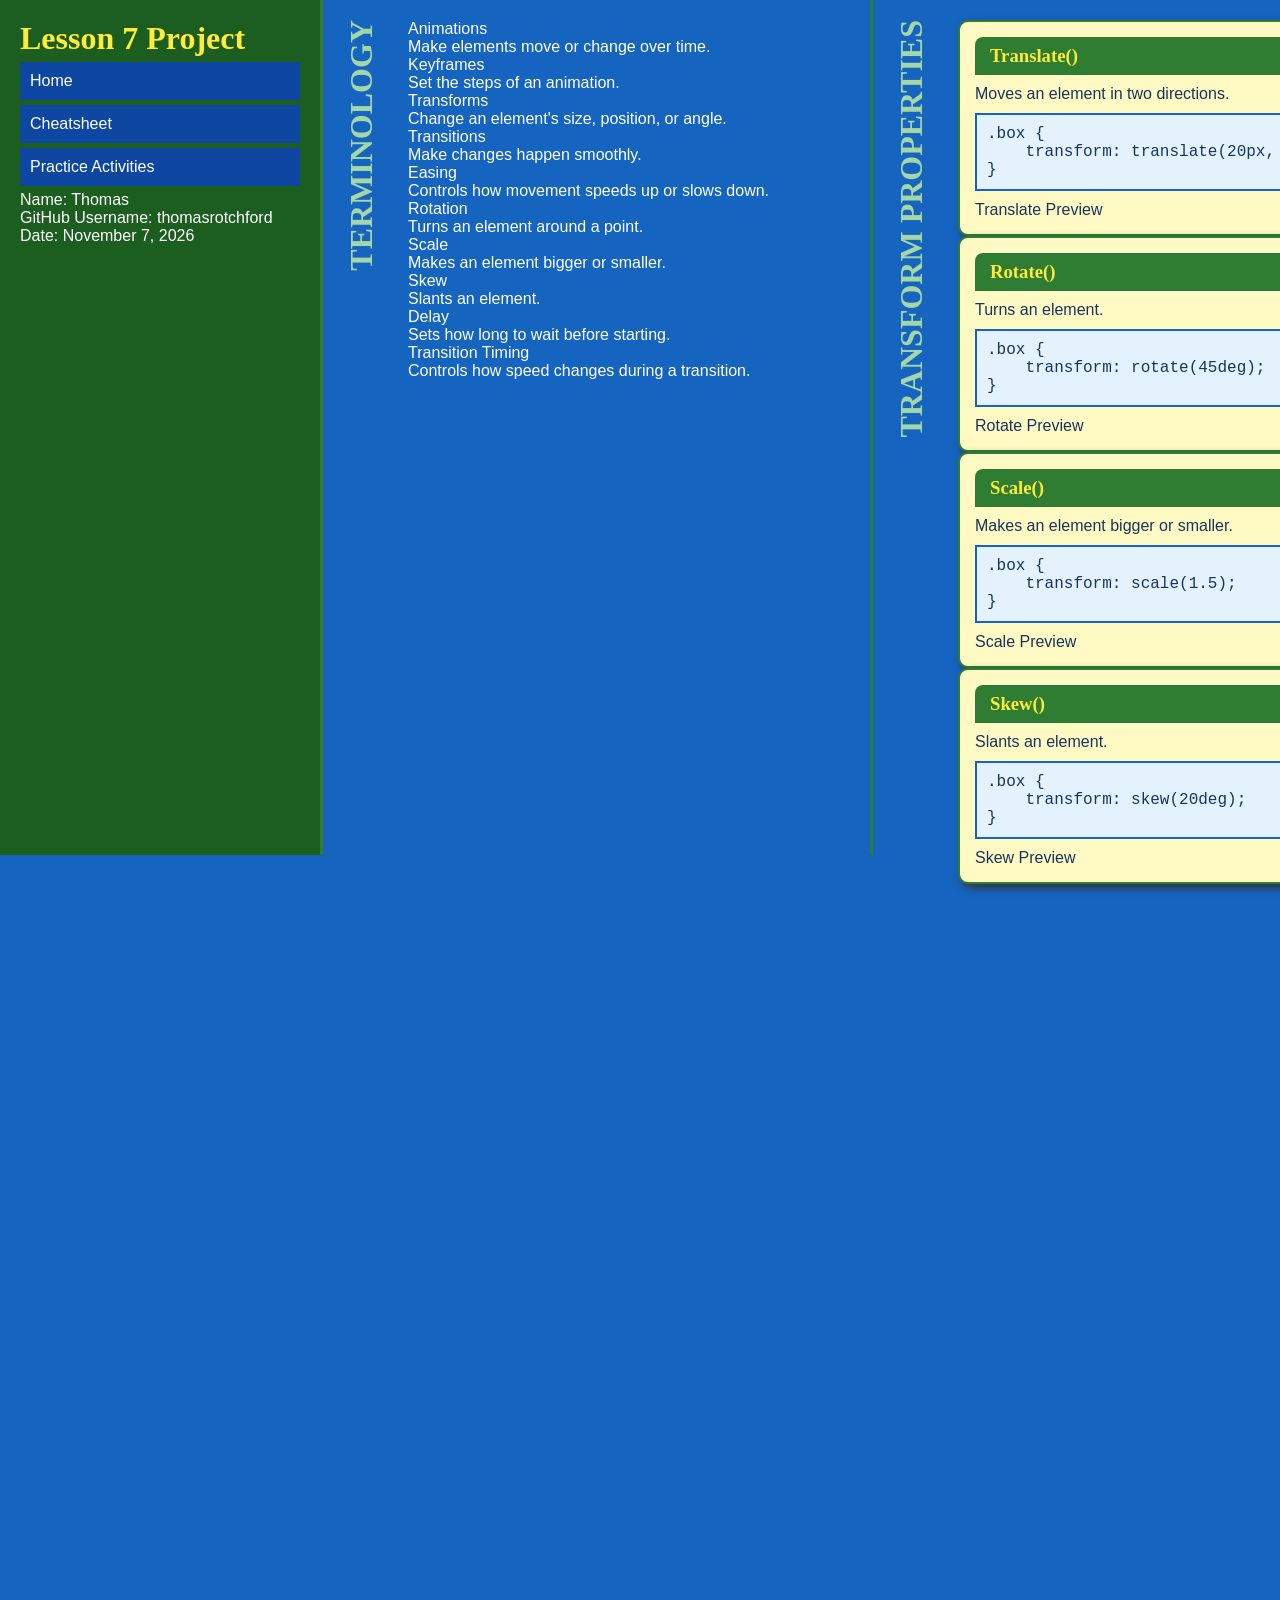
==== commit 1b8e0dd7: "Update transformations-cheatsheet.html" ====
--- a/transformations-cheatsheet.html
+++ b/transformations-cheatsheet.html
@@ -179,27 +179,6 @@
     to { opacity: 1; }
 }
 
-.box {
-    animation: fade 2s;
-}</code></pre>
-                <div class="preview from-to-example">From and To Preview</div>
-            </div>
-
-            <div class="example-code-card">
-                <h3>Percentages</h3>
-                <p>Sets steps using percentages.</p>
-                <pre><code>@keyframes grow {
-    0% { transform: scale(1); }
-    50% { transform: scale(1.5); }
-    100% { transform: scale(1); }
-}
-
-.box {
-    animation: grow 2s;
-}</code></pre>
-                <div class="preview percent-example">Percent Preview</div>
-            </div>
-
             <div class="example-code-card">
                 <h3>animation-name</h3>
                 <p>Chooses an animation.</p>
